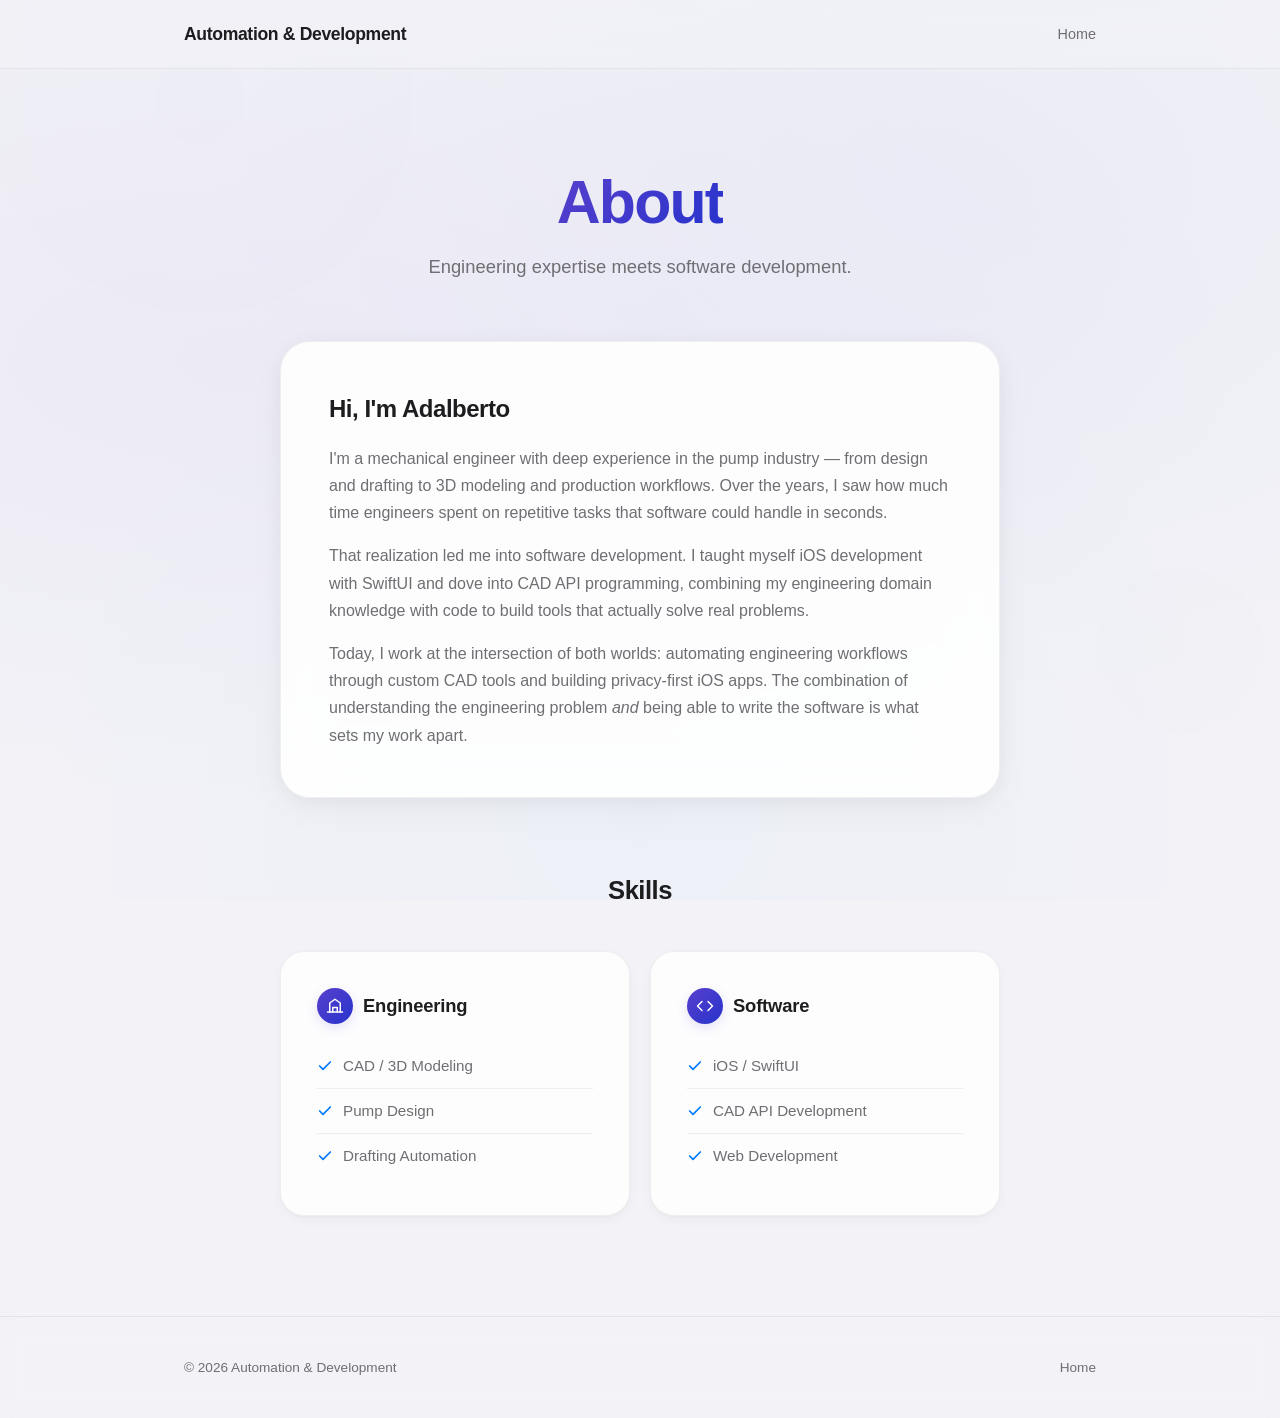
==== about/index.html @ 66811898 "Expand site to full business platform with shared design system Extract shared CSS into shared/base." ====
<!DOCTYPE html>
<html lang="en">
<head>
    <meta charset="UTF-8">
    <meta name="viewport" content="width=device-width, initial-scale=1.0">
    <title>About — Automation & Development</title>
    <meta name="description" content="Meet Adalberto — mechanical engineer and iOS developer combining engineering domain expertise with software development to automate workflows and build apps.">
    <link rel="icon" type="image/png" href="../tracksmart/favicon.png">
    <link rel="apple-touch-icon" href="../tracksmart/favicon.png">
    <!-- Open Graph -->
    <meta property="og:title" content="About — Automation & Development">
    <meta property="og:description" content="Mechanical engineer and iOS developer combining engineering domain expertise with software development to automate workflows and build apps.">
    <meta property="og:url" content="https://automation-and-dev.com/about/">
    <meta property="og:type" content="website">
    <meta name="twitter:card" content="summary">
    <link rel="stylesheet" href="../shared/base.css">
    <style>
        /* Hero */
        .hero {
            text-align: center;
            padding: 100px 0 60px;
            position: relative;
            z-index: 1;
        }
        .hero h1 {
            font-size: clamp(2.5rem, 6vw, 3.8rem);
            font-weight: 700;
            letter-spacing: -0.03em;
            line-height: 1.1;
            margin-bottom: 16px;
        }
        .hero h1 .gradient {
            background: linear-gradient(135deg, var(--indigo-from), var(--indigo-to));
            -webkit-background-clip: text;
            -webkit-text-fill-color: transparent;
            background-clip: text;
        }
        .hero p {
            font-size: 1.15rem;
            color: var(--text-secondary);
            max-width: 520px;
            margin: 0 auto;
        }

        /* Bio */
        .bio {
            padding: 0 0 72px;
            position: relative;
            z-index: 1;
        }
        .bio-card {
            padding: 48px;
            max-width: 720px;
            margin: 0 auto;
        }
        .bio-card h2 {
            font-size: 1.5rem;
            font-weight: 700;
            letter-spacing: -0.02em;
            margin-bottom: 16px;
        }
        .bio-card p {
            font-size: 1rem;
            color: var(--text-secondary);
            line-height: 1.7;
            margin-bottom: 16px;
        }
        .bio-card p:last-child { margin-bottom: 0; }

        /* Skills */
        .skills {
            padding: 0 0 100px;
            position: relative;
            z-index: 1;
        }
        .skills h2 {
            font-size: 1.6rem;
            font-weight: 700;
            letter-spacing: -0.02em;
            text-align: center;
            margin-bottom: 40px;
        }
        .skills-grid {
            display: grid;
            grid-template-columns: 1fr 1fr;
            gap: 20px;
            max-width: 720px;
            margin: 0 auto;
        }
        .skill-column {
            padding: 36px;
        }
        .skill-column h3 {
            font-size: 1.15rem;
            font-weight: 600;
            letter-spacing: -0.01em;
            margin-bottom: 20px;
            display: flex;
            align-items: center;
            gap: 10px;
        }
        .skill-icon {
            width: 36px;
            height: 36px;
            background: linear-gradient(135deg, var(--indigo-from), var(--indigo-to));
            box-shadow: 0 4px 16px rgba(38,51,204,0.25);
        }
        .skill-list {
            list-style: none;
            padding: 0;
        }
        .skill-list li {
            display: flex;
            align-items: center;
            gap: 10px;
            padding: 10px 0;
            font-size: 0.95rem;
            color: var(--text-secondary);
            border-bottom: 1px solid var(--glass-border);
        }
        .skill-list li:last-child { border-bottom: none; }
        .skill-list li svg { flex-shrink: 0; color: var(--blue); }

        /* Orb configuration */
        .bg-glow .orb-1 {
            width: 600px; height: 600px;
            background: radial-gradient(circle, rgba(38,51,204,0.25), transparent 70%);
            top: -200px; left: -100px;
            animation: drift1 20s ease-in-out infinite;
        }
        .bg-glow .orb-2 {
            width: 500px; height: 500px;
            background: radial-gradient(circle, rgba(89,64,204,0.2), transparent 70%);
            top: 400px; right: -150px;
            animation: drift2 25s ease-in-out infinite;
        }
        .bg-glow .orb-3 {
            width: 400px; height: 400px;
            background: radial-gradient(circle, rgba(0,122,255,0.12), transparent 70%);
            bottom: -100px; left: 30%;
            animation: drift3 22s ease-in-out infinite;
        }

        /* Light mode orbs */
        @media (prefers-color-scheme: light) {
            .bg-glow .orb-1 { background: radial-gradient(circle, rgba(89,64,204,0.12), transparent 70%); }
            .bg-glow .orb-2 { background: radial-gradient(circle, rgba(38,51,204,0.08), transparent 70%); }
            .bg-glow .orb-3 { background: radial-gradient(circle, rgba(0,122,255,0.06), transparent 70%); }
            .bio-card {
                box-shadow: 0 4px 24px rgba(0,0,0,0.05), 0 12px 40px rgba(0,0,0,0.03);
            }
            .skill-column {
                box-shadow: 0 1px 3px rgba(0,0,0,0.04), 0 4px 12px rgba(0,0,0,0.03);
            }
            .skill-icon {
                box-shadow: 0 4px 12px rgba(89,64,204,0.15);
            }
        }

        /* Responsive */
        @media (max-width: 640px) {
            .hero { padding: 80px 0 48px; }
            .bio-card { padding: 28px; }
            .skills-grid { grid-template-columns: 1fr; }
            .skill-column { padding: 28px; }
        }
    </style>
</head>
<body>
    <!-- Floating gradient orbs -->
    <div class="bg-glow">
        <div class="orb orb-1"></div>
        <div class="orb orb-2"></div>
        <div class="orb orb-3"></div>
    </div>

    <nav>
        <div class="container">
            <a href="../" class="logo" style="font-size:1.1rem;font-weight:600;letter-spacing:-0.02em;text-decoration:none;color:var(--text);">Automation &amp; Development</a>
            <div class="nav-links">
                <a href="../">Home</a>
            </div>
        </div>
    </nav>

    <section class="hero reveal">
        <div class="container">
            <h1><span class="gradient">About</span></h1>
            <p>Engineering expertise meets software development.</p>
        </div>
    </section>

    <section class="bio">
        <div class="container">
            <div class="bio-card glass-card-strong reveal">
                <h2>Hi, I'm Adalberto</h2>
                <p>I'm a mechanical engineer with deep experience in the pump industry — from design and drafting to 3D modeling and production workflows. Over the years, I saw how much time engineers spent on repetitive tasks that software could handle in seconds.</p>
                <p>That realization led me into software development. I taught myself iOS development with SwiftUI and dove into CAD API programming, combining my engineering domain knowledge with code to build tools that actually solve real problems.</p>
                <p>Today, I work at the intersection of both worlds: automating engineering workflows through custom CAD tools and building privacy-first iOS apps. The combination of understanding the engineering problem <em>and</em> being able to write the software is what sets my work apart.</p>
            </div>
        </div>
    </section>

    <section class="skills">
        <div class="container">
            <h2 class="reveal">Skills</h2>
            <div class="skills-grid">
                <div class="skill-column glass-card reveal">
                    <h3>
                        <div class="skill-icon circle-icon">
                            <svg width="18" height="18" viewBox="0 0 24 24" fill="none" stroke="white" stroke-width="2" stroke-linecap="round" stroke-linejoin="round"><path d="M2 20h20"/><path d="M5 20V8l7-5 7 5v12"/><path d="M9 20v-6h6v6"/></svg>
                        </div>
                        Engineering
                    </h3>
                    <ul class="skill-list">
                        <li>
                            <svg width="16" height="16" viewBox="0 0 24 24" fill="none" stroke="currentColor" stroke-width="2.5" stroke-linecap="round" stroke-linejoin="round"><polyline points="20 6 9 17 4 12"/></svg>
                            CAD / 3D Modeling
                        </li>
                        <li>
                            <svg width="16" height="16" viewBox="0 0 24 24" fill="none" stroke="currentColor" stroke-width="2.5" stroke-linecap="round" stroke-linejoin="round"><polyline points="20 6 9 17 4 12"/></svg>
                            Pump Design
                        </li>
                        <li>
                            <svg width="16" height="16" viewBox="0 0 24 24" fill="none" stroke="currentColor" stroke-width="2.5" stroke-linecap="round" stroke-linejoin="round"><polyline points="20 6 9 17 4 12"/></svg>
                            Drafting Automation
                        </li>
                    </ul>
                </div>
                <div class="skill-column glass-card reveal">
                    <h3>
                        <div class="skill-icon circle-icon">
                            <svg width="18" height="18" viewBox="0 0 24 24" fill="none" stroke="white" stroke-width="2" stroke-linecap="round" stroke-linejoin="round"><polyline points="16 18 22 12 16 6"/><polyline points="8 6 2 12 8 18"/></svg>
                        </div>
                        Software
                    </h3>
                    <ul class="skill-list">
                        <li>
                            <svg width="16" height="16" viewBox="0 0 24 24" fill="none" stroke="currentColor" stroke-width="2.5" stroke-linecap="round" stroke-linejoin="round"><polyline points="20 6 9 17 4 12"/></svg>
                            iOS / SwiftUI
                        </li>
                        <li>
                            <svg width="16" height="16" viewBox="0 0 24 24" fill="none" stroke="currentColor" stroke-width="2.5" stroke-linecap="round" stroke-linejoin="round"><polyline points="20 6 9 17 4 12"/></svg>
                            CAD API Development
                        </li>
                        <li>
                            <svg width="16" height="16" viewBox="0 0 24 24" fill="none" stroke="currentColor" stroke-width="2.5" stroke-linecap="round" stroke-linejoin="round"><polyline points="20 6 9 17 4 12"/></svg>
                            Web Development
                        </li>
                    </ul>
                </div>
            </div>
        </div>
    </section>

    <footer>
        <div class="container">
            <p>&copy; 2026 Automation &amp; Development</p>
            <div class="footer-links">
                <a href="../">Home</a>
            </div>
        </div>
    </footer>

    <!-- Scroll-triggered reveal -->
    <script>
        const observer = new IntersectionObserver((entries) => {
            entries.forEach(entry => {
                if (entry.isIntersecting) {
                    entry.target.classList.add('visible');
                    observer.unobserve(entry.target);
                }
            });
        }, { threshold: 0.15 });
        document.querySelectorAll('.reveal').forEach(el => observer.observe(el));
    </script>
</body>
</html>
---- shared/base.css ----
/* ===================================
   Site-Wide Design System — base.css
   =================================== */


/* ---------------------------------
   1. CSS Variables (dark mode defaults)
   --------------------------------- */
:root {
    --bg: #050510;
    --glass: rgba(255,255,255,0.04);
    --glass-hover: rgba(255,255,255,0.07);
    --glass-border: rgba(255,255,255,0.08);
    --glass-border-hover: rgba(255,255,255,0.15);
    --glass-strong: rgba(255,255,255,0.06);
    --text: #f5f5f7;
    --text-secondary: #86868b;
    --blue: #007AFF;
    --indigo-from: #2633CC;
    --indigo-to: #5940CC;
    --dollar: #8B7AE8;
}


/* ---------------------------------
   2. Reset + HTML
   --------------------------------- */
* { margin: 0; padding: 0; box-sizing: border-box; }
html { scroll-behavior: smooth; }


/* ---------------------------------
   3. Body
   --------------------------------- */
body {
    font-family: -apple-system, BlinkMacSystemFont, 'SF Pro Display', 'Helvetica Neue', sans-serif;
    background: var(--bg);
    background-image:
        radial-gradient(ellipse 80% 50% at 20% 40%, rgba(38,51,204,0.08), transparent),
        radial-gradient(ellipse 60% 60% at 75% 20%, rgba(89,64,204,0.05), transparent),
        radial-gradient(ellipse 50% 70% at 50% 90%, rgba(0,122,255,0.04), transparent);
    background-attachment: fixed;
    color: var(--text);
    line-height: 1.6;
    -webkit-font-smoothing: antialiased;
    overflow-x: hidden;
}


/* ---------------------------------
   4. Container
   --------------------------------- */
.container { max-width: 960px; margin: 0 auto; padding: 0 24px; }


/* ---------------------------------
   5. Background Glow System
   --------------------------------- */
.bg-glow {
    position: fixed;
    top: 0; left: 0; right: 0; bottom: 0;
    pointer-events: none;
    z-index: 0;
    overflow: hidden;
}
.bg-glow .orb {
    position: absolute;
    border-radius: 50%;
    filter: blur(120px);
    opacity: 0.35;
}
@keyframes drift1 {
    0%, 100% { transform: translate(0, 0); }
    50% { transform: translate(60px, 40px); }
}
@keyframes drift2 {
    0%, 100% { transform: translate(0, 0); }
    50% { transform: translate(-40px, -60px); }
}
@keyframes drift3 {
    0%, 100% { transform: translate(0, 0); }
    50% { transform: translate(30px, -30px); }
}


/* ---------------------------------
   6. Glass Nav
   --------------------------------- */
nav {
    padding: 20px 0;
    border-bottom: 1px solid var(--glass-border);
    backdrop-filter: blur(24px);
    -webkit-backdrop-filter: blur(24px);
    position: sticky;
    top: 0;
    z-index: 100;
    background: rgba(5,5,16,0.6);
}
nav .container {
    display: flex;
    justify-content: space-between;
    align-items: center;
}
nav a {
    color: var(--text-secondary);
    text-decoration: none;
    font-size: 0.9rem;
    transition: color 0.2s;
}
nav a:hover { color: var(--text); }
.nav-logo {
    display: flex; align-items: center; gap: 10px;
    text-decoration: none; color: var(--text);
}
.nav-icon {
    width: 32px; height: 32px; border-radius: 8px;
    overflow: hidden;
    box-shadow: 0 2px 12px rgba(38,51,204,0.35);
}
.nav-icon img { width: 100%; height: 100%; display: block; }
.nav-logo span { font-weight: 600; font-size: 1rem; letter-spacing: -0.02em; }
.dollar { color: var(--dollar); }
.nav-links { display: flex; gap: 28px; align-items: center; }
.nav-links a {
    color: var(--text-secondary); text-decoration: none;
    font-size: 0.9rem; transition: color 0.2s;
}
.nav-links a:hover { color: var(--text); }
nav a.back {
    color: var(--text-secondary); text-decoration: none;
    font-size: 0.9rem; transition: color 0.2s;
}
nav a.back:hover { color: var(--text); }


/* ---------------------------------
   7. Footer
   --------------------------------- */
footer {
    border-top: 1px solid var(--glass-border);
    padding: 40px 0;
    position: relative;
    z-index: 1;
    backdrop-filter: blur(12px);
    -webkit-backdrop-filter: blur(12px);
}
footer .container {
    display: flex; justify-content: space-between;
    align-items: center; flex-wrap: wrap; gap: 16px;
}
footer p { color: var(--text-secondary); font-size: 0.85rem; }
.footer-links { display: flex; gap: 24px; }
.footer-links a {
    color: var(--text-secondary); text-decoration: none;
    font-size: 0.85rem; transition: color 0.2s;
}
.footer-links a:hover { color: var(--text); }


/* ---------------------------------
   8. Glass Cards
   --------------------------------- */
.glass-card {
    background: var(--glass);
    border: 1px solid var(--glass-border);
    border-radius: 24px;
}
.glass-card-strong {
    background: var(--glass-strong);
    backdrop-filter: blur(24px);
    -webkit-backdrop-filter: blur(24px);
    border: 1px solid var(--glass-border);
    border-radius: 30px;
    box-shadow: 0 0 12px rgba(255,255,255,0.06), 0 16px 64px rgba(0,0,0,0.2);
}


/* ---------------------------------
   9. Circle Icon
   --------------------------------- */
.circle-icon {
    border-radius: 50%;
    display: flex; align-items: center; justify-content: center;
    flex-shrink: 0;
}


/* ---------------------------------
   10. Badges / Pills
   --------------------------------- */
.badge {
    display: inline-flex; align-items: center; gap: 8px;
    padding: 12px 28px; border-radius: 100px;
    font-size: 0.95rem; font-weight: 500;
    text-decoration: none;
    transition: transform 0.2s, box-shadow 0.2s;
}
.badge:hover { transform: translateY(-2px); }
.badge.primary {
    background: linear-gradient(135deg, var(--indigo-from), var(--indigo-to));
    color: #fff;
    box-shadow: 0 4px 20px rgba(38,51,204,0.3);
}


/* ---------------------------------
   11. App Cards (homepage service grid)
   --------------------------------- */
.app-card {
    background: var(--glass);
    backdrop-filter: blur(20px);
    -webkit-backdrop-filter: blur(20px);
    border: 1px solid var(--glass-border);
    border-radius: 30px;
    padding: 32px;
    text-decoration: none;
    color: var(--text);
    box-shadow: 0 0 12px rgba(255,255,255,0.06);
    transition: transform 0.3s ease, border-color 0.3s, box-shadow 0.3s, background 0.3s;
    display: flex;
    flex-direction: column;
    align-items: center;
    text-align: center;
}
.app-card:hover {
    transform: translateY(-4px);
    background: var(--glass-hover);
    border-color: var(--glass-border-hover);
    box-shadow: 0 0 20px rgba(255,255,255,0.08), 0 20px 60px rgba(0,0,0,0.3);
}
.app-icon {
    width: 64px; height: 64px;
    border-radius: 16px;
    margin-bottom: 20px;
    overflow: hidden;
    box-shadow: 0 4px 20px rgba(38,51,204,0.35), 0 0 40px rgba(89,64,204,0.15);
}
.app-icon img { width: 100%; height: 100%; display: block; }
.app-icon.placeholder {
    background: var(--glass);
    border: 1px solid var(--glass-border);
    display: flex; align-items: center; justify-content: center;
    color: var(--text-secondary); font-size: 1.4rem;
    box-shadow: none;
    overflow: visible;
}
.app-card h3 {
    font-size: 1.25rem;
    font-weight: 600;
    margin-bottom: 6px;
    letter-spacing: -0.01em;
}
.app-card .subtitle {
    font-size: 0.9rem;
    color: var(--text-secondary);
    margin-bottom: 16px;
}
.app-card .tag {
    display: inline-flex;
    align-items: center;
    gap: 6px;
    font-size: 0.85rem;
    padding: 10px 24px;
    border-radius: 100px;
    background: linear-gradient(135deg, var(--indigo-from), var(--indigo-to));
    color: #fff;
    font-weight: 600;
    letter-spacing: -0.01em;
    box-shadow: 0 4px 20px rgba(89,64,204,0.3);
    white-space: nowrap;
}
.app-card .tag.soon {
    background: var(--glass);
    border: 1px solid var(--glass-border);
    color: var(--text-secondary);
    box-shadow: none;
}


/* ---------------------------------
   12. Feature Grid + Feature Cards
   --------------------------------- */
.feature-grid {
    display: grid;
    grid-template-columns: repeat(auto-fill, minmax(240px, 1fr));
    gap: 16px;
    margin-top: 48px;
    max-width: 780px;
    margin-left: auto;
    margin-right: auto;
}
.feature-grid-header {
    text-align: center;
    margin-top: 56px;
    margin-bottom: 24px;
}
.feature-grid-header h3 {
    font-size: 1.3rem;
    font-weight: 600;
    color: var(--text-secondary);
    letter-spacing: -0.01em;
}
.feature-card {
    padding: 24px;
    transition: border-color 0.2s, background 0.2s, transform 0.2s;
}
.feature-card:hover {
    border-color: var(--glass-border-hover);
    background: var(--glass-hover);
    transform: translateY(-2px);
}
.feature-card .feature-icon {
    width: 44px; height: 44px;
}
.feature-card h3 {
    font-size: 1rem; font-weight: 600;
    margin-bottom: 4px; letter-spacing: -0.01em;
}
.feature-card p {
    font-size: 0.85rem;
    color: var(--text-secondary);
    line-height: 1.5;
}


/* ---------------------------------
   13. Form Styles
   --------------------------------- */
.form-group { margin-bottom: 20px; }
.form-group label {
    display: block;
    font-size: 0.85rem; font-weight: 500;
    color: var(--text-secondary);
    margin-bottom: 8px;
}
.form-group input,
.form-group textarea,
.form-group select {
    width: 100%;
    padding: 12px 16px;
    border-radius: 12px;
    border: 1px solid var(--glass-border);
    background: rgba(255,255,255,0.03);
    color: var(--text);
    font-size: 0.95rem;
    font-family: inherit;
    transition: border-color 0.2s;
    outline: none;
}
.form-group input:focus,
.form-group textarea:focus,
.form-group select:focus {
    border-color: var(--blue);
    background: rgba(255,255,255,0.05);
}
.form-group textarea { min-height: 120px; resize: vertical; }
.form-group select option { background: #1a1a2e; }
.submit-btn {
    width: 100%;
    justify-content: center;
    border: none;
    font-size: 1rem; font-weight: 600;
    font-family: inherit;
    cursor: pointer;
}
.submit-btn:disabled { opacity: 0.6; cursor: not-allowed; transform: none; }
.form-status {
    text-align: center;
    padding: 12px 16px;
    border-radius: 100px;
    font-size: 0.9rem;
    font-weight: 500;
    margin-top: 12px;
    display: none;
}
.form-status.success {
    display: block;
    background: rgba(16,185,129,0.12);
    color: #10B981;
}
.form-status.error {
    display: block;
    background: rgba(239,68,68,0.12);
    color: #EF4444;
}


/* ---------------------------------
   14. Legal Page Styles
   --------------------------------- */
.legal {
    padding: 60px 0 100px;
    position: relative; z-index: 1;
}
.legal-badge {
    display: inline-block;
    padding: 4px 12px; border-radius: 100px;
    background: var(--glass);
    backdrop-filter: blur(8px);
    -webkit-backdrop-filter: blur(8px);
    border: 1px solid var(--glass-border);
    color: var(--blue);
    font-size: 0.8rem; font-weight: 500;
    margin-bottom: 16px;
}
.legal h1 {
    font-size: 2.2rem; font-weight: 700;
    letter-spacing: -0.03em; margin-bottom: 8px;
}
.legal .effective {
    color: var(--text-secondary);
    font-size: 0.9rem; margin-bottom: 40px;
}
.legal h2 {
    font-size: 1.3rem; font-weight: 600;
    letter-spacing: -0.01em;
    margin: 36px 0 12px; padding-top: 8px;
}
.legal p, .legal li {
    color: var(--text-secondary);
    font-size: 0.95rem; margin-bottom: 12px;
}
.legal ul, .legal ol { padding-left: 20px; margin-bottom: 12px; }
.legal li { margin-bottom: 6px; }
.legal strong { color: var(--text); }
.legal a { color: var(--blue); text-decoration: none; }
.legal a:hover { text-decoration: underline; }
.legal .summary-box {
    background: var(--glass);
    backdrop-filter: blur(20px);
    -webkit-backdrop-filter: blur(20px);
    border: 1px solid var(--glass-border);
    border-radius: 20px;
    padding: 24px 28px;
    margin-bottom: 40px;
}
.legal .summary-item {
    display: flex; align-items: flex-start; gap: 14px;
    padding: 10px 0;
}
.legal .summary-item:first-child { padding-top: 0; }
.legal .summary-item:last-child { padding-bottom: 0; }
.legal .summary-icon {
    width: 32px; height: 32px; min-width: 32px;
    border-radius: 50%;
    display: flex; align-items: center; justify-content: center;
}
.legal .summary-item div:last-child { flex: 1; }
.legal .summary-item strong {
    display: block;
    font-size: 0.9rem;
    color: var(--text);
    margin-bottom: 1px;
}
.legal .summary-item span {
    font-size: 0.85rem;
    color: var(--text-secondary);
    line-height: 1.4;
}


/* ---------------------------------
   15. Scroll Reveal
   --------------------------------- */
.reveal {
    opacity: 0;
    transform: translateY(32px);
    transition: opacity 0.6s ease, transform 0.6s ease;
}
.reveal.visible {
    opacity: 1;
    transform: translateY(0);
}


/* ---------------------------------
   16. Mobile Breakpoints
   --------------------------------- */
@media (max-width: 768px) {
    .feature-grid { grid-template-columns: 1fr 1fr; }
}

@media (max-width: 640px) {
    footer .container { justify-content: center; text-align: center; }
    .legal { padding: 40px 0 60px; }
    .legal h1 { font-size: 1.8rem; }
    .feature-grid { grid-template-columns: 1fr; max-width: none; }
}


/* ---------------------------------
   17. Light Mode
   --------------------------------- */
@media (prefers-color-scheme: light) {
    /* Variables */
    :root {
        --bg: #f2f2f7;
        --glass: rgba(255,255,255,0.82);
        --glass-hover: rgba(255,255,255,0.92);
        --glass-border: rgba(0,0,0,0.06);
        --glass-border-hover: rgba(0,0,0,0.12);
        --glass-strong: rgba(255,255,255,0.88);
        --text: #1d1d1f;
        --text-secondary: #6e6e73;
        --blue: #007AFF;
        --indigo-from: #5940CC;
        --indigo-to: #2633CC;
        --dollar: #4A3AA0;
    }

    /* Body */
    body {
        background-image:
            radial-gradient(ellipse 80% 50% at 20% 40%, rgba(89,64,204,0.04), transparent),
            radial-gradient(ellipse 60% 60% at 75% 20%, rgba(38,51,204,0.03), transparent),
            radial-gradient(ellipse 50% 70% at 50% 90%, rgba(0,122,255,0.02), transparent);
    }

    /* Nav */
    nav {
        background: rgba(242,242,247,0.72);
        border-bottom-color: rgba(0,0,0,0.06);
    }
    .nav-icon {
        box-shadow: 0 2px 10px rgba(89,64,204,0.2);
    }

    /* Orbs */
    .bg-glow .orb { opacity: 0.12; }

    /* Footer */
    footer {
        border-top-color: rgba(0,0,0,0.06);
    }

    /* Feature cards */
    .feature-card {
        box-shadow: 0 1px 3px rgba(0,0,0,0.04), 0 4px 12px rgba(0,0,0,0.03);
    }
    .feature-card:hover {
        box-shadow: 0 4px 20px rgba(0,0,0,0.07), 0 8px 30px rgba(0,0,0,0.04);
    }

    /* App cards */
    .app-card {
        box-shadow: 0 1px 3px rgba(0,0,0,0.04), 0 4px 12px rgba(0,0,0,0.03);
    }
    .app-card:hover {
        box-shadow: 0 8px 30px rgba(0,0,0,0.08), 0 0 30px rgba(89,64,204,0.04);
    }
    .app-icon {
        box-shadow: 0 4px 16px rgba(89,64,204,0.2);
    }
    .app-icon.placeholder {
        background: rgba(0,0,0,0.04);
        border-color: rgba(0,0,0,0.08);
        box-shadow: none;
    }
    .app-card .tag {
        box-shadow: 0 4px 16px rgba(89,64,204,0.18);
    }
    .app-card .tag.soon {
        background: rgba(0,0,0,0.04);
        border-color: rgba(0,0,0,0.08);
        box-shadow: none;
    }

    /* Form inputs */
    .form-group input,
    .form-group textarea,
    .form-group select {
        background: rgba(0,0,0,0.03);
        border-color: rgba(0,0,0,0.08);
        color: var(--text);
    }
    .form-group input:focus,
    .form-group textarea:focus,
    .form-group select:focus {
        background: rgba(0,0,0,0.02);
        border-color: var(--blue);
    }
    .form-group select option { background: #fff; color: #1d1d1f; }
    .form-group input::placeholder,
    .form-group textarea::placeholder {
        color: #a1a1a6;
    }

    /* Legal */
    .legal-badge {
        box-shadow: 0 1px 4px rgba(0,0,0,0.04);
    }
    .legal .summary-box {
        box-shadow: 0 1px 3px rgba(0,0,0,0.04), 0 4px 12px rgba(0,0,0,0.03);
    }
}


/* ---------------------------------
   18. Reduced Motion
   --------------------------------- */
@media (prefers-reduced-motion: reduce) {
    *, *::before, *::after {
        animation-duration: 0.01ms !important;
        animation-iteration-count: 1 !important;
    }
    .bg-glow { display: none; }
    .reveal {
        transform: none;
        transition: opacity 0.4s ease !important;
    }
}
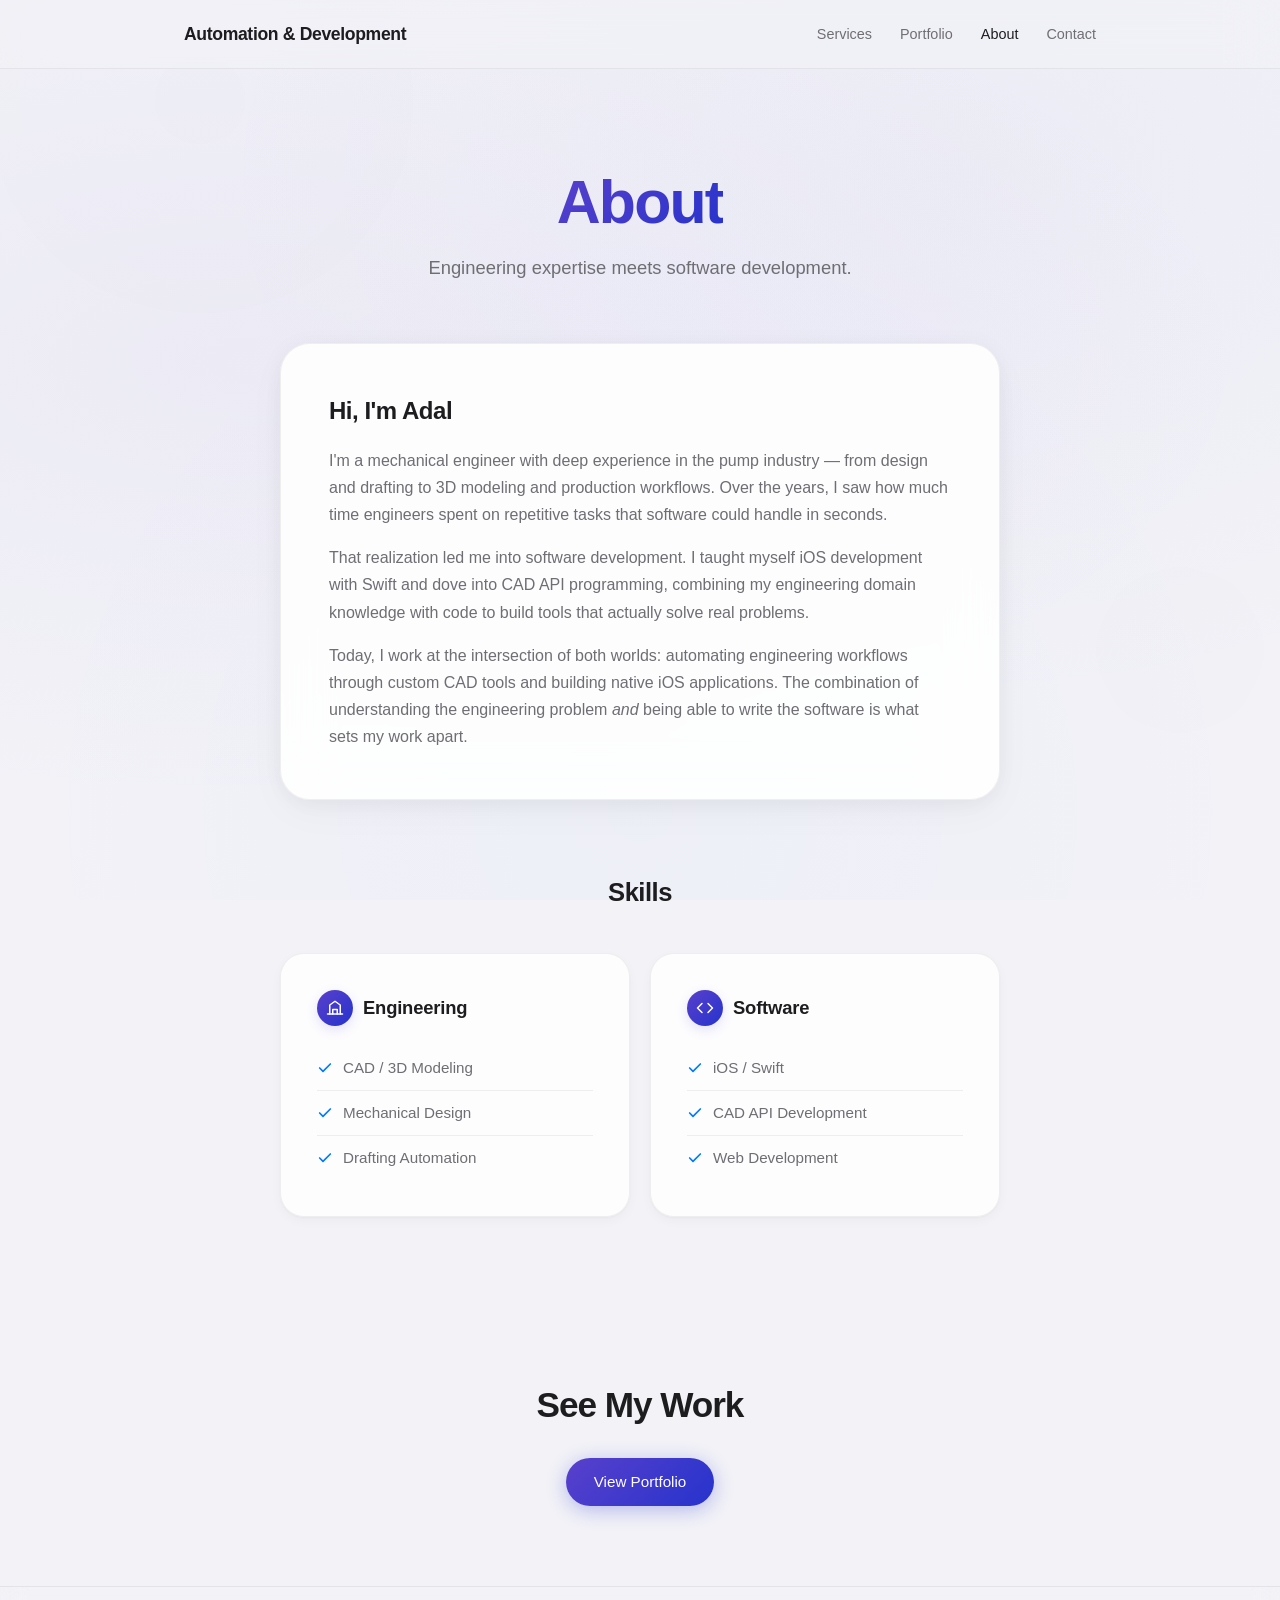
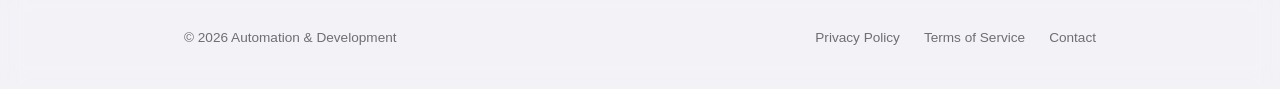
==== commit af456a88: "Consolidate shared styles, responsive nav, and site-wide consistency Extract duplicated CSS to base." ====
--- a/about/index.html
+++ b/about/index.html
@@ -15,33 +15,6 @@
     <meta name="twitter:card" content="summary">
     <link rel="stylesheet" href="../shared/base.css">
     <style>
-        /* Hero */
-        .hero {
-            text-align: center;
-            padding: 100px 0 60px;
-            position: relative;
-            z-index: 1;
-        }
-        .hero h1 {
-            font-size: clamp(2.5rem, 6vw, 3.8rem);
-            font-weight: 700;
-            letter-spacing: -0.03em;
-            line-height: 1.1;
-            margin-bottom: 16px;
-        }
-        .hero h1 .gradient {
-            background: linear-gradient(135deg, var(--indigo-from), var(--indigo-to));
-            -webkit-background-clip: text;
-            -webkit-text-fill-color: transparent;
-            background-clip: text;
-        }
-        .hero p {
-            font-size: 1.15rem;
-            color: var(--text-secondary);
-            max-width: 520px;
-            margin: 0 auto;
-        }
-
         /* Bio */
         .bio {
             padding: 0 0 72px;
@@ -121,31 +94,8 @@
         .skill-list li:last-child { border-bottom: none; }
         .skill-list li svg { flex-shrink: 0; color: var(--blue); }
 
-        /* Orb configuration */
-        .bg-glow .orb-1 {
-            width: 600px; height: 600px;
-            background: radial-gradient(circle, rgba(38,51,204,0.25), transparent 70%);
-            top: -200px; left: -100px;
-            animation: drift1 20s ease-in-out infinite;
-        }
-        .bg-glow .orb-2 {
-            width: 500px; height: 500px;
-            background: radial-gradient(circle, rgba(89,64,204,0.2), transparent 70%);
-            top: 400px; right: -150px;
-            animation: drift2 25s ease-in-out infinite;
-        }
-        .bg-glow .orb-3 {
-            width: 400px; height: 400px;
-            background: radial-gradient(circle, rgba(0,122,255,0.12), transparent 70%);
-            bottom: -100px; left: 30%;
-            animation: drift3 22s ease-in-out infinite;
-        }
-
-        /* Light mode orbs */
+        /* Light mode */
         @media (prefers-color-scheme: light) {
-            .bg-glow .orb-1 { background: radial-gradient(circle, rgba(89,64,204,0.12), transparent 70%); }
-            .bg-glow .orb-2 { background: radial-gradient(circle, rgba(38,51,204,0.08), transparent 70%); }
-            .bg-glow .orb-3 { background: radial-gradient(circle, rgba(0,122,255,0.06), transparent 70%); }
             .bio-card {
                 box-shadow: 0 4px 24px rgba(0,0,0,0.05), 0 12px 40px rgba(0,0,0,0.03);
             }
@@ -159,7 +109,6 @@
 
         /* Responsive */
         @media (max-width: 640px) {
-            .hero { padding: 80px 0 48px; }
             .bio-card { padding: 28px; }
             .skills-grid { grid-template-columns: 1fr; }
             .skill-column { padding: 28px; }
@@ -176,9 +125,16 @@
 
     <nav>
         <div class="container">
-            <a href="../" class="logo" style="font-size:1.1rem;font-weight:600;letter-spacing:-0.02em;text-decoration:none;color:var(--text);">Automation &amp; Development</a>
+            <a href="../" class="logo">Automation &amp; Development</a>
+            <input type="checkbox" id="nav-toggle" class="nav-toggle">
+            <label for="nav-toggle" class="nav-hamburger" aria-label="Menu">
+                <span></span><span></span><span></span>
+            </label>
             <div class="nav-links">
-                <a href="../">Home</a>
+                <a href="../#services">Services</a>
+                <a href="../portfolio/">Portfolio</a>
+                <a href="../about/" class="active">About</a>
+                <a href="../contact/">Contact</a>
             </div>
         </div>
     </nav>
@@ -193,10 +149,10 @@
     <section class="bio">
         <div class="container">
             <div class="bio-card glass-card-strong reveal">
-                <h2>Hi, I'm Adalberto</h2>
+                <h2>Hi, I'm Adal</h2>
                 <p>I'm a mechanical engineer with deep experience in the pump industry — from design and drafting to 3D modeling and production workflows. Over the years, I saw how much time engineers spent on repetitive tasks that software could handle in seconds.</p>
-                <p>That realization led me into software development. I taught myself iOS development with SwiftUI and dove into CAD API programming, combining my engineering domain knowledge with code to build tools that actually solve real problems.</p>
-                <p>Today, I work at the intersection of both worlds: automating engineering workflows through custom CAD tools and building privacy-first iOS apps. The combination of understanding the engineering problem <em>and</em> being able to write the software is what sets my work apart.</p>
+                <p>That realization led me into software development. I taught myself iOS development with Swift and dove into CAD API programming, combining my engineering domain knowledge with code to build tools that actually solve real problems.</p>
+                <p>Today, I work at the intersection of both worlds: automating engineering workflows through custom CAD tools and building native iOS applications. The combination of understanding the engineering problem <em>and</em> being able to write the software is what sets my work apart.</p>
             </div>
         </div>
     </section>
@@ -219,7 +175,7 @@
                         </li>
                         <li>
                             <svg width="16" height="16" viewBox="0 0 24 24" fill="none" stroke="currentColor" stroke-width="2.5" stroke-linecap="round" stroke-linejoin="round"><polyline points="20 6 9 17 4 12"/></svg>
-                            Pump Design
+                            Mechanical Design
                         </li>
                         <li>
                             <svg width="16" height="16" viewBox="0 0 24 24" fill="none" stroke="currentColor" stroke-width="2.5" stroke-linecap="round" stroke-linejoin="round"><polyline points="20 6 9 17 4 12"/></svg>
@@ -237,7 +193,7 @@
                     <ul class="skill-list">
                         <li>
                             <svg width="16" height="16" viewBox="0 0 24 24" fill="none" stroke="currentColor" stroke-width="2.5" stroke-linecap="round" stroke-linejoin="round"><polyline points="20 6 9 17 4 12"/></svg>
-                            iOS / SwiftUI
+                            iOS / Swift
                         </li>
                         <li>
                             <svg width="16" height="16" viewBox="0 0 24 24" fill="none" stroke="currentColor" stroke-width="2.5" stroke-linecap="round" stroke-linejoin="round"><polyline points="20 6 9 17 4 12"/></svg>
@@ -253,26 +209,24 @@
         </div>
     </section>
 
+    <section class="cta reveal">
+        <div class="container">
+            <h2>See My Work</h2>
+            <a href="../portfolio/" class="badge primary">View Portfolio</a>
+        </div>
+    </section>
+
     <footer>
         <div class="container">
             <p>&copy; 2026 Automation &amp; Development</p>
             <div class="footer-links">
-                <a href="../">Home</a>
+                <a href="../tracksmart/privacy.html">Privacy Policy</a>
+                <a href="../tracksmart/terms.html">Terms of Service</a>
+                <a href="../contact/">Contact</a>
             </div>
         </div>
     </footer>
 
-    <!-- Scroll-triggered reveal -->
-    <script>
-        const observer = new IntersectionObserver((entries) => {
-            entries.forEach(entry => {
-                if (entry.isIntersecting) {
-                    entry.target.classList.add('visible');
-                    observer.unobserve(entry.target);
-                }
-            });
-        }, { threshold: 0.15 });
-        document.querySelectorAll('.reveal').forEach(el => observer.observe(el));
-    </script>
+    <script src="../shared/reveal.js"></script>
 </body>
 </html>
--- a/shared/base.css
+++ b/shared/base.css
@@ -84,7 +84,19 @@
 
 
 /* ---------------------------------
-   6. Glass Nav
+   6. Logo
+   --------------------------------- */
+.logo {
+    font-size: 1.1rem;
+    font-weight: 600;
+    letter-spacing: -0.02em;
+    text-decoration: none;
+    color: var(--text);
+}
+
+
+/* ---------------------------------
+   7. Glass Nav
    --------------------------------- */
 nav {
     padding: 20px 0;
@@ -126,11 +138,30 @@
     font-size: 0.9rem; transition: color 0.2s;
 }
 .nav-links a:hover { color: var(--text); }
+.nav-links a.active { color: var(--text); }
 nav a.back {
     color: var(--text-secondary); text-decoration: none;
     font-size: 0.9rem; transition: color 0.2s;
 }
 nav a.back:hover { color: var(--text); }
+
+/* Hamburger toggle (CSS-only) */
+.nav-toggle { display: none; }
+.nav-hamburger {
+    display: none;
+    flex-direction: column;
+    gap: 5px;
+    padding: 4px 0;
+    cursor: pointer;
+}
+.nav-hamburger span {
+    display: block;
+    width: 22px;
+    height: 2px;
+    background: var(--text);
+    border-radius: 1px;
+    transition: transform 0.3s, opacity 0.3s;
+}
 
 
 /* ---------------------------------
@@ -186,7 +217,22 @@
 
 
 /* ---------------------------------
-   10. Badges / Pills
+   10. Service Icon
+   --------------------------------- */
+.service-icon {
+    width: 64px; height: 64px;
+    border-radius: 16px;
+    margin-bottom: 20px;
+    display: flex;
+    align-items: center;
+    justify-content: center;
+    background: linear-gradient(135deg, var(--indigo-from), var(--indigo-to));
+    box-shadow: 0 4px 20px rgba(38,51,204,0.35), 0 0 40px rgba(89,64,204,0.15);
+}
+
+
+/* ---------------------------------
+   11. Badges / Pills
    --------------------------------- */
 .badge {
     display: inline-flex; align-items: center; gap: 8px;
@@ -268,6 +314,7 @@
     letter-spacing: -0.01em;
     box-shadow: 0 4px 20px rgba(89,64,204,0.3);
     white-space: nowrap;
+    margin-top: auto;
 }
 .app-card .tag.soon {
     background: var(--glass);
@@ -275,10 +322,56 @@
     color: var(--text-secondary);
     box-shadow: none;
 }
-
-
-/* ---------------------------------
-   12. Feature Grid + Feature Cards
+.app-card .tech-tags {
+    display: flex;
+    flex-wrap: wrap;
+    gap: 8px;
+    margin-bottom: 20px;
+    justify-content: center;
+}
+.tech-tag {
+    display: inline-block;
+    padding: 4px 12px;
+    border-radius: 100px;
+    background: var(--glass);
+    border: 1px solid var(--glass-border);
+    font-size: 0.78rem;
+    color: var(--text-secondary);
+    font-weight: 500;
+}
+
+
+/* ---------------------------------
+   12. Portfolio Grid
+   --------------------------------- */
+.portfolio-grid {
+    display: grid;
+    grid-template-columns: repeat(auto-fill, minmax(280px, 1fr));
+    gap: 20px;
+    max-width: 620px;
+    margin: 0 auto;
+}
+
+
+/* ---------------------------------
+   13. CTA
+   --------------------------------- */
+.cta {
+    text-align: center;
+    padding: 60px 0 80px;
+    position: relative;
+    z-index: 1;
+}
+.cta h2 {
+    font-size: clamp(1.6rem, 4vw, 2.2rem);
+    font-weight: 700;
+    letter-spacing: -0.03em;
+    margin-bottom: 24px;
+}
+
+
+/* ---------------------------------
+   14. Feature Grid + Feature Cards
    --------------------------------- */
 .feature-grid {
     display: grid;
@@ -460,7 +553,87 @@
 
 
 /* ---------------------------------
-   15. Scroll Reveal
+   15. Hero
+   --------------------------------- */
+.hero {
+    text-align: center;
+    padding: 100px 0 60px;
+    position: relative;
+    z-index: 1;
+}
+.hero h1 {
+    font-size: clamp(2.5rem, 6vw, 3.8rem);
+    font-weight: 700;
+    letter-spacing: -0.03em;
+    line-height: 1.1;
+    margin-bottom: 16px;
+}
+.hero h1 .gradient {
+    background: linear-gradient(135deg, var(--indigo-from), var(--indigo-to));
+    -webkit-background-clip: text;
+    -webkit-text-fill-color: transparent;
+    background-clip: text;
+}
+.hero p {
+    font-size: 1.15rem;
+    color: var(--text-secondary);
+    max-width: 520px;
+    margin: 0 auto;
+    line-height: 1.7;
+}
+
+
+/* ---------------------------------
+   16. Section
+   --------------------------------- */
+.section {
+    padding: 80px 0;
+    position: relative;
+    z-index: 1;
+}
+.section-label {
+    font-size: 0.85rem;
+    text-transform: uppercase;
+    letter-spacing: 0.1em;
+    color: var(--text-secondary);
+    margin-bottom: 12px;
+    text-align: center;
+}
+.section-heading {
+    font-size: clamp(1.8rem, 4vw, 2.4rem);
+    font-weight: 700;
+    letter-spacing: -0.03em;
+    text-align: center;
+    margin-bottom: 48px;
+    line-height: 1.15;
+}
+
+
+/* ---------------------------------
+   17. Default Orb Configuration
+   --------------------------------- */
+.bg-glow .orb-1 {
+    width: 600px; height: 600px;
+    background: radial-gradient(circle, rgba(38,51,204,0.25), transparent 70%);
+    top: -200px; left: -100px;
+    animation: drift1 20s ease-in-out infinite;
+}
+.bg-glow .orb-2 {
+    width: 500px; height: 500px;
+    background: radial-gradient(circle, rgba(89,64,204,0.2), transparent 70%);
+    top: 400px; right: -150px;
+    animation: drift2 25s ease-in-out infinite;
+}
+.bg-glow .orb-3 {
+    width: 400px; height: 400px;
+    background: radial-gradient(circle, rgba(0,122,255,0.12), transparent 70%);
+    bottom: -100px; left: 30%;
+    animation: drift3 22s ease-in-out infinite;
+}
+
+
+/* ---------------------------------
+   18. Scroll Reveal
    --------------------------------- */
 .reveal {
     opacity: 0;
@@ -481,10 +654,36 @@
 }
 
 @media (max-width: 640px) {
+    .hero { padding: 80px 0 48px; }
     footer .container { justify-content: center; text-align: center; }
     .legal { padding: 40px 0 60px; }
     .legal h1 { font-size: 1.8rem; }
     .feature-grid { grid-template-columns: 1fr; max-width: none; }
+    .portfolio-grid { grid-template-columns: 1fr; }
+
+    /* Hamburger nav */
+    .nav-hamburger { display: flex; }
+    nav .container { flex-wrap: wrap; }
+    .nav-links {
+        display: none;
+        flex-basis: 100%;
+        flex-direction: column;
+        gap: 0;
+        padding-top: 16px;
+    }
+    .nav-links a {
+        padding: 12px 0;
+        border-bottom: 1px solid var(--glass-border);
+    }
+    .nav-links a:last-child { border-bottom: none; }
+    .nav-toggle:checked ~ .nav-links { display: flex; }
+    .nav-toggle:checked ~ .nav-hamburger span:nth-child(1) {
+        transform: rotate(45deg) translate(5px, 5px);
+    }
+    .nav-toggle:checked ~ .nav-hamburger span:nth-child(2) { opacity: 0; }
+    .nav-toggle:checked ~ .nav-hamburger span:nth-child(3) {
+        transform: rotate(-45deg) translate(6px, -6px);
+    }
 }
 
 
@@ -527,10 +726,18 @@
 
     /* Orbs */
     .bg-glow .orb { opacity: 0.12; }
+    .bg-glow .orb-1 { background: radial-gradient(circle, rgba(89,64,204,0.12), transparent 70%); }
+    .bg-glow .orb-2 { background: radial-gradient(circle, rgba(38,51,204,0.08), transparent 70%); }
+    .bg-glow .orb-3 { background: radial-gradient(circle, rgba(0,122,255,0.06), transparent 70%); }
 
     /* Footer */
     footer {
         border-top-color: rgba(0,0,0,0.06);
+    }
+
+    /* Service icon */
+    .service-icon {
+        box-shadow: 0 4px 16px rgba(89,64,204,0.2);
     }
 
     /* Feature cards */
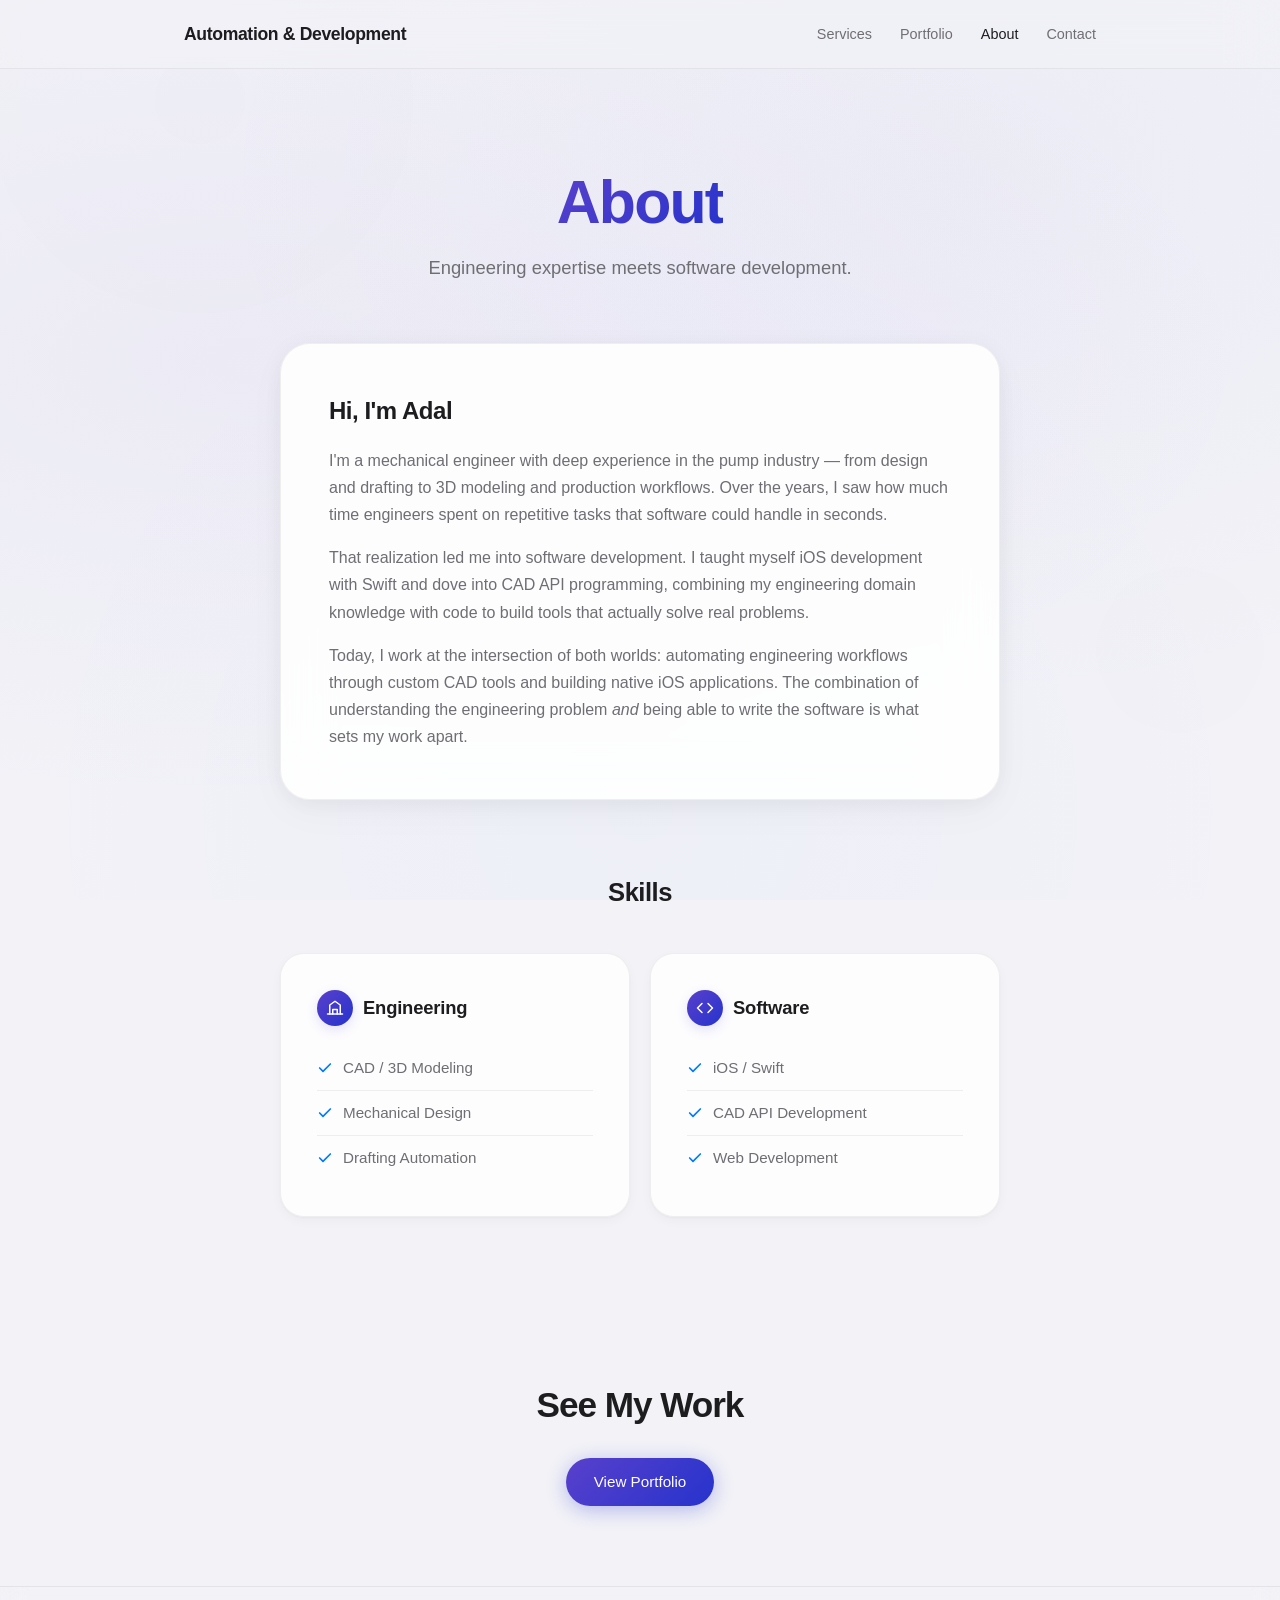
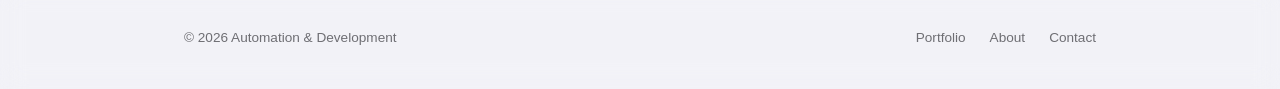
==== commit 8010da94: "Fix footer links and CTA to use contact form instead of mailto Business page footers now link Portfo" ====
--- a/about/index.html
+++ b/about/index.html
@@ -220,8 +220,8 @@
         <div class="container">
             <p>&copy; 2026 Automation &amp; Development</p>
             <div class="footer-links">
-                <a href="../tracksmart/privacy.html">Privacy Policy</a>
-                <a href="../tracksmart/terms.html">Terms of Service</a>
+                <a href="../portfolio/">Portfolio</a>
+                <a href="../about/">About</a>
                 <a href="../contact/">Contact</a>
             </div>
         </div>
